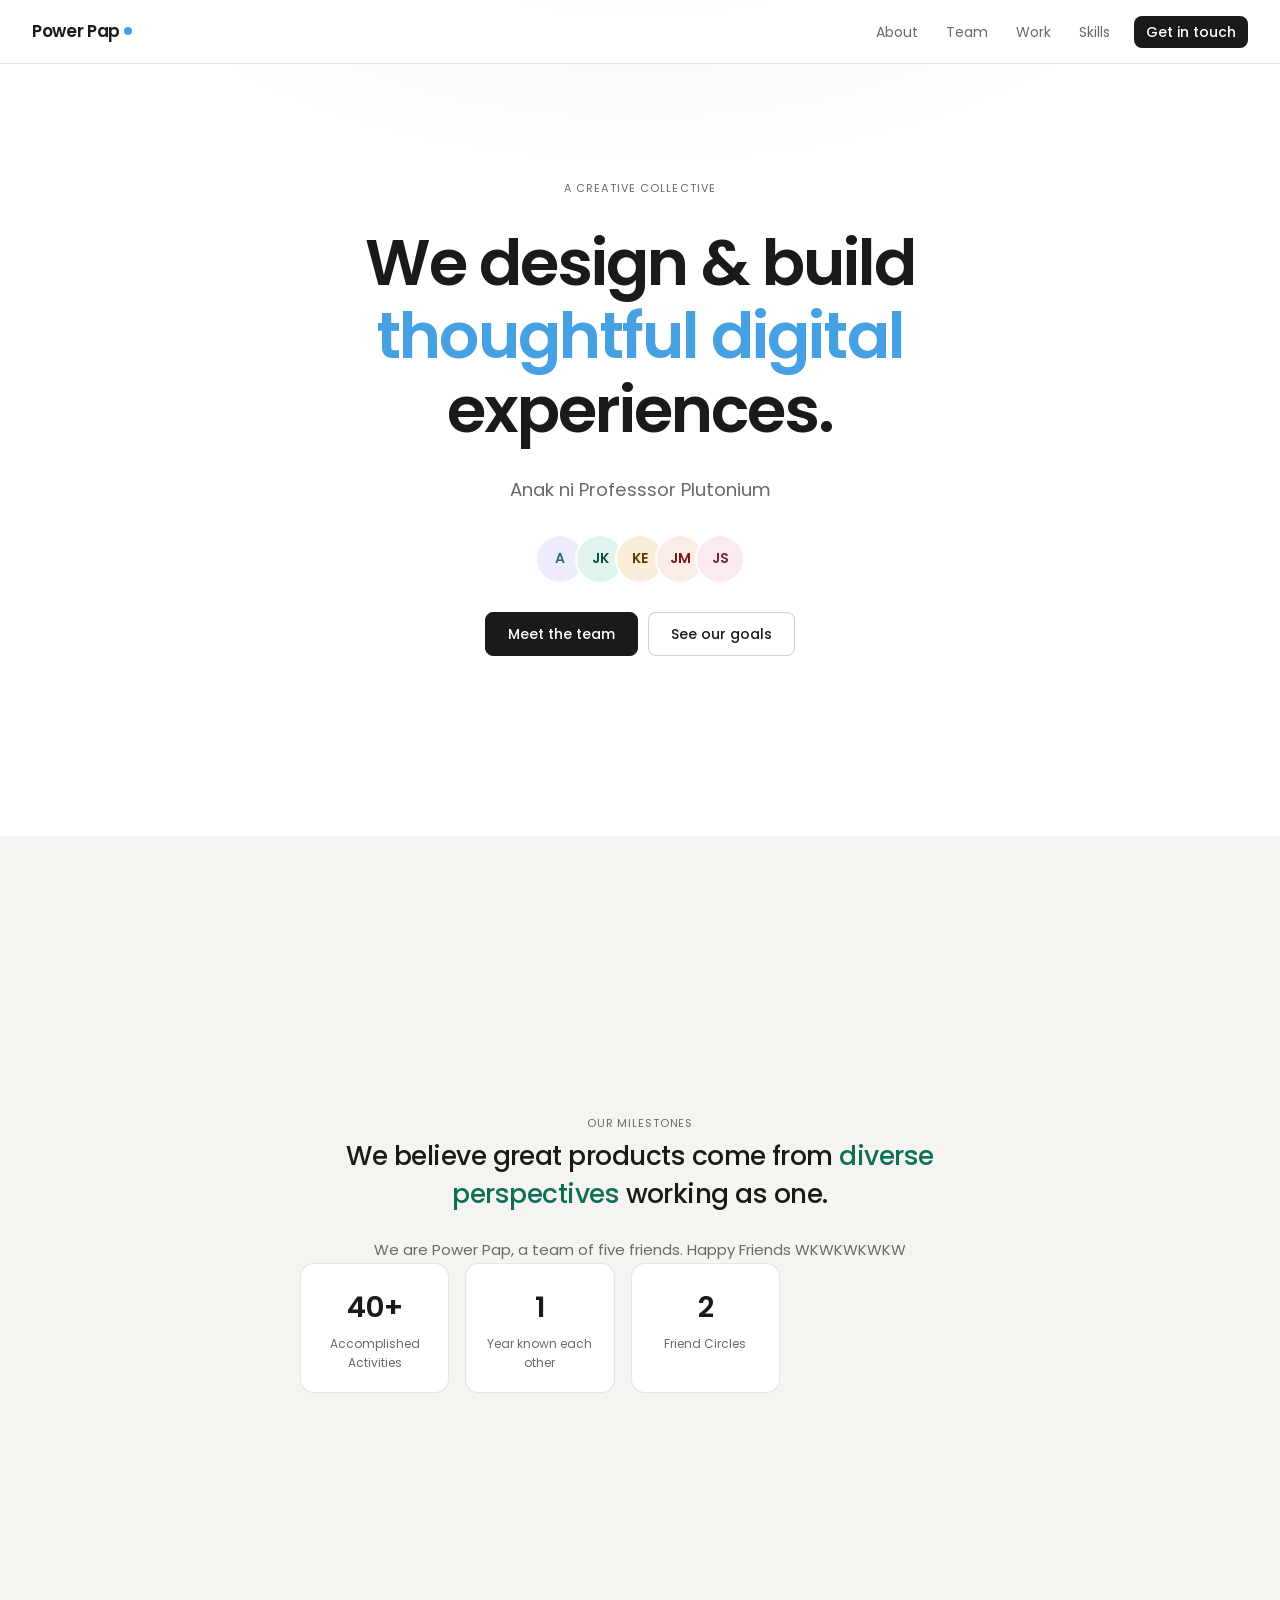
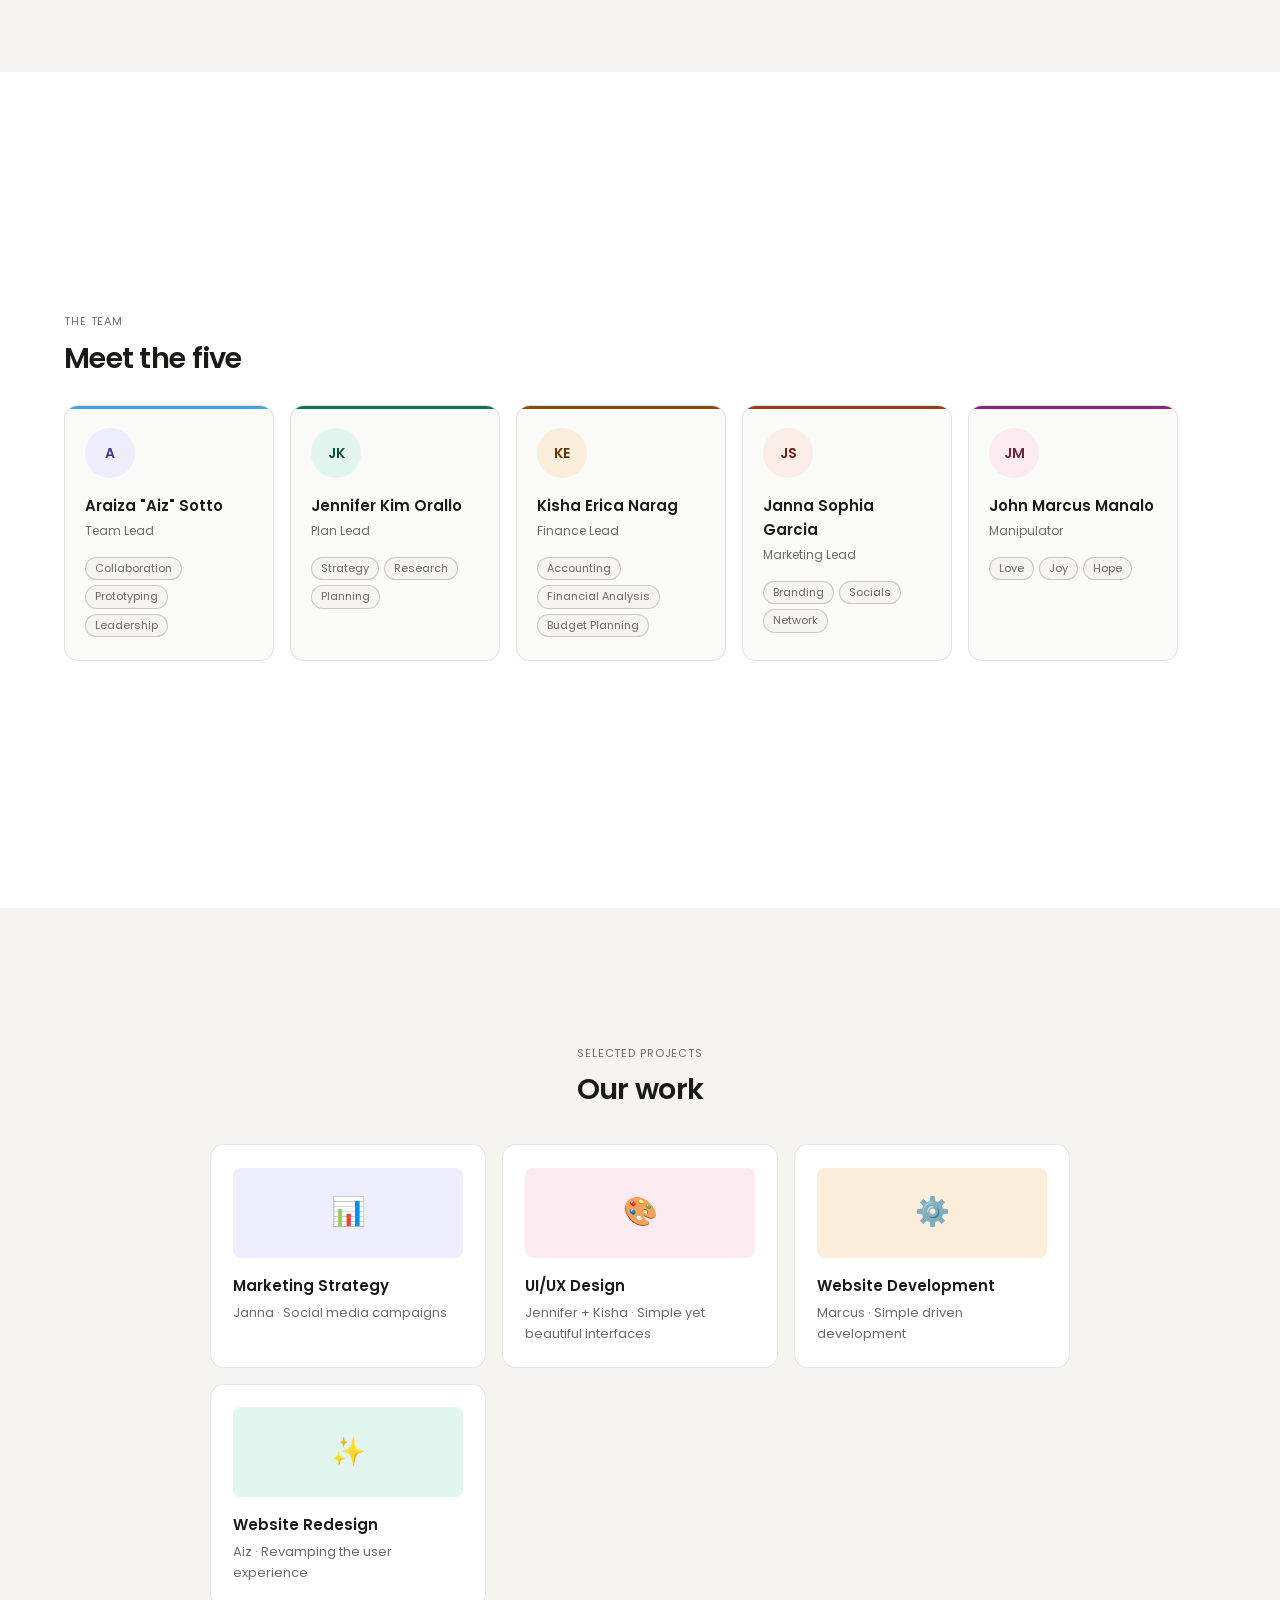
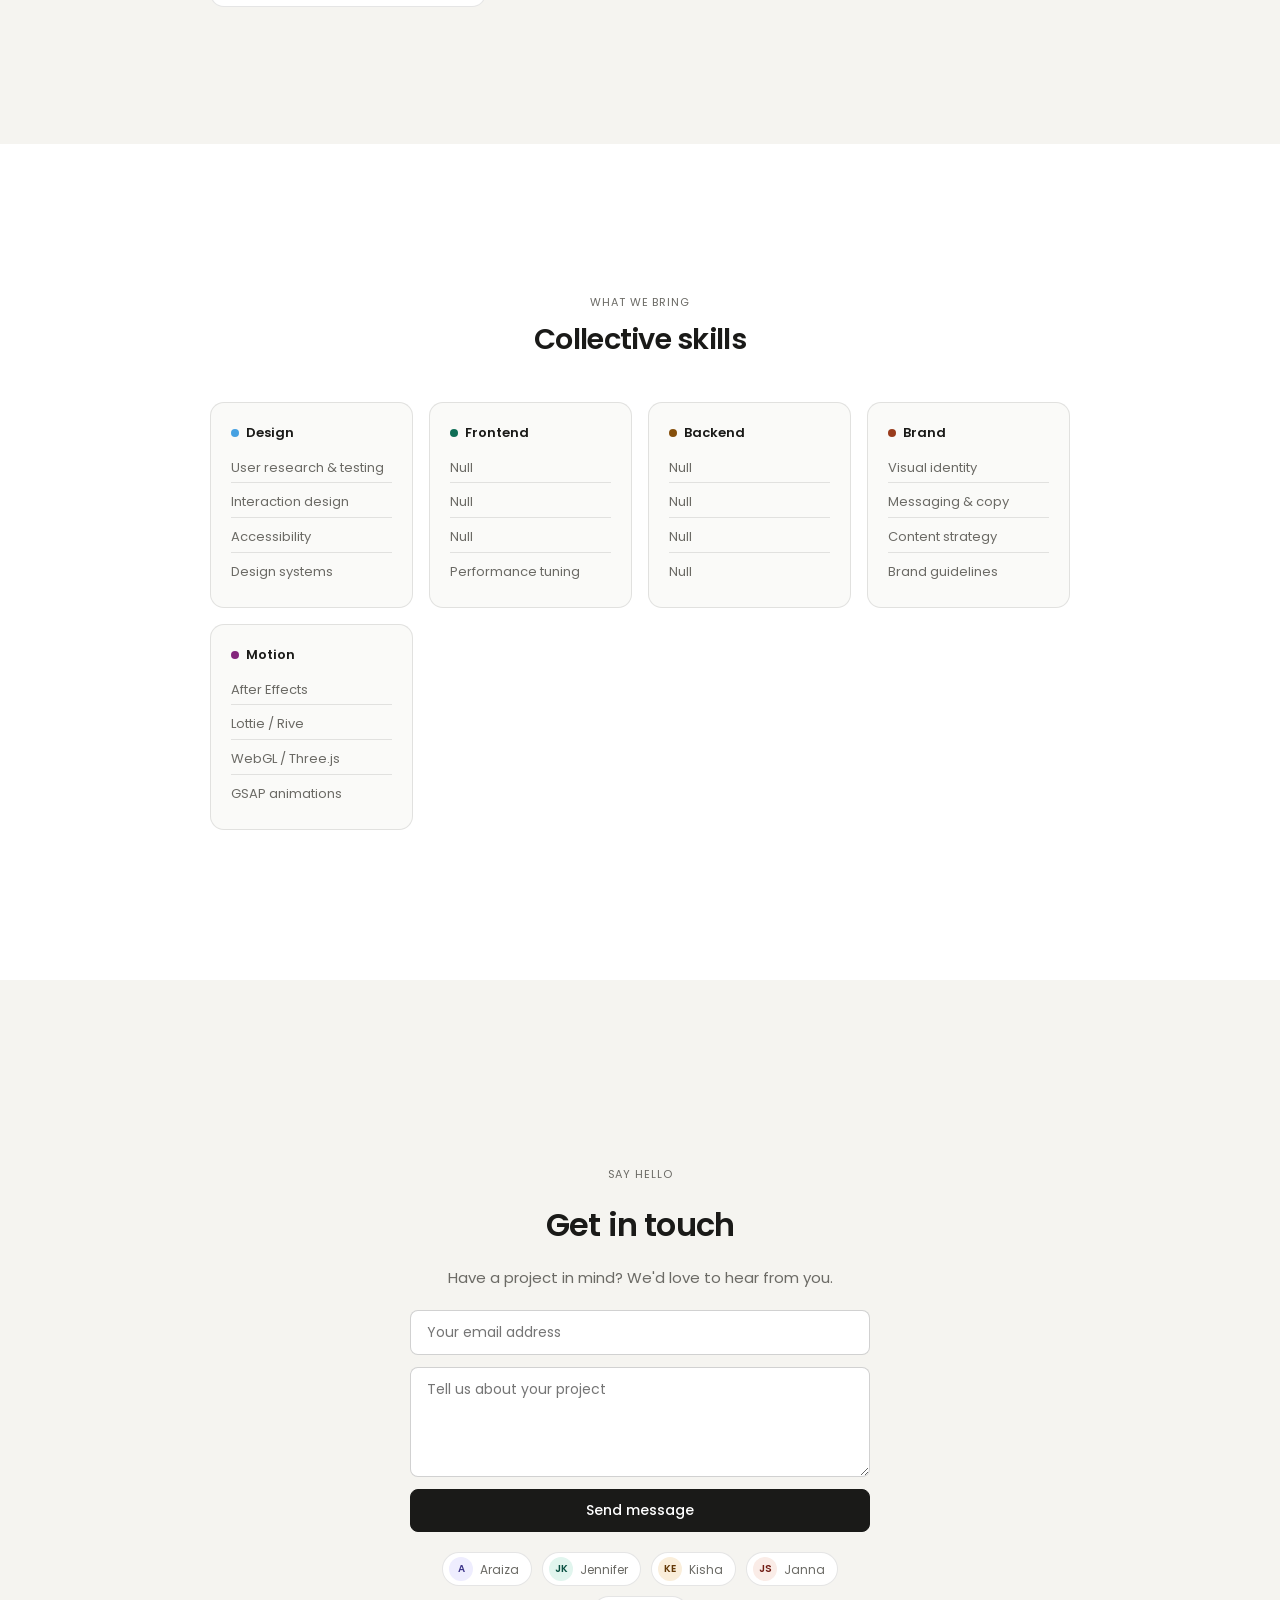
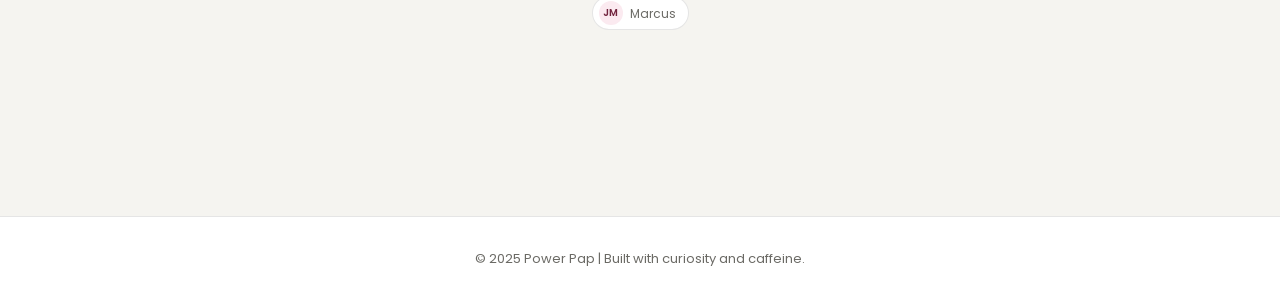
==== index.html @ 8e7a19ab "html format changed" ====
<!DOCTYPE html>
<html lang="en">
<head>
  <meta charset="UTF-8">
  <meta name="viewport" content="width=device-width, initial-scale=1.0">
  <link rel="stylesheet" href="style.css">
  <title>Power Pap</title>
</head>
<body>

  <!-- ── Navigation ── -->
  <nav class="nav" id="mainNav">
    <a href="#hero" class="nav-logo">Power Pap<span></span></a>
    <ul class="nav-links">
      <li><a href="#about">About</a></li>
      <li><a href="#members">Team</a></li>
      <li><a href="#work">Work</a></li>
      <li><a href="#skills">Skills</a></li>
      <li><a href="#contact" class="nav-cta">Get in touch</a></li>
    </ul>
    <button class="nav-toggle" id="navToggle" aria-label="Toggle menu">
      <span></span><span></span><span></span>
    </button>
  </nav>

  <!-- ── Mobile drawer ── -->
  <div class="nav-drawer" id="navDrawer">
    <a href="#about"   onclick="closeDrawer()">About</a>
    <a href="#members" onclick="closeDrawer()">Team</a>
    <a href="#work"    onclick="closeDrawer()">Work</a>
    <a href="#skills"  onclick="closeDrawer()">Skills</a>
    <a href="#contact" onclick="closeDrawer()">Get in touch</a>
  </div>

  <!-- ── Scroll-up button ── -->
  <button class="scroll-up" id="scrollUp" aria-label="Back to top" onclick="window.scrollTo({top:0,behavior:'smooth'})">
    <svg viewBox="0 0 24 24"><polyline points="18 15 12 9 6 15"/></svg>
  </button>

  <!-- ══════════════════════════════════════════
       SECTION 1 — HERO
  ══════════════════════════════════════════ -->
  <section class="section" id="hero">
    <p class="hero-eyebrow">A creative collective</p>
    <h1 class="hero-title">We design &amp; build<br><em>thoughtful digital</em> experiences.</h1>
    <p class="hero-sub">
        Anak ni Professsor Plutonium
    </p>
    <div class="hero-avatars">
      <div class="avatar" style="background:#EEEDFE;color:#346689;">A</div>
      <div class="avatar" style="background:#E1F5EE;color:#085041;">JK</div>
      <div class="avatar" style="background:#FAEEDA;color:#633806;">KE</div>
      <div class="avatar" style="background:#FAECE7;color:#711B13;">JM</div>
      <div class="avatar" style="background:#FBEAF0;color:#72243E;">JS</div>
    </div>
    <div class="btn-row">
      <a href="#members" class="btn primary">Meet the team</a>
      <a href="#work"    class="btn">See our goals</a>
    </div>
  </section>

  <!-- ══════════════════════════════════════════
       SECTION 2 — ABOUT
  ══════════════════════════════════════════ -->
  <section class="section" id="about">
    <div class="about-inner">
      <p class="section-eyebrow">Our Milestones</p>
      <blockquote>
        We believe great products come from <em>diverse perspectives</em> working as one.
      </blockquote>
      <p style="font-size:15px;color:var(--muted);margin-top:1.5rem;line-height:1.75;">
        We are Power Pap, a team of five friends. Happy Friends WKWKWKWKW
      </p>
      <div class="about-stats">
        <div class="stat-card">
          <p class="stat-number">40+</p>
          <p class="stat-label">Accomplished Activities</p>
        </div>
        <div class="stat-card">
          <p class="stat-number">1</p>
          <p class="stat-label">Year known each other</p>
        </div>
        <div class="stat-card">
          <p class="stat-number">2</p>
          <p class="stat-label">Friend Circles</p>
        </div>
      </div>
    </div>
  </section>

  <!-- ══════════════════════════════════════════
       SECTION 3 — MEMBERS (slide cards)
  ══════════════════════════════════════════ -->
  <section class="section" id="members">
    <div>
      <p class="section-eyebrow">The team</p>
      <h2 class="section-heading">Meet the five</h2>
    </div>

    <div class="slides-track" id="slidesTrack">

      <!-- Card 1 — Araiza "Aiz" Sotto -->
      <div class="member-card" onclick="showDetail(0)">
        <div class="card-avatar avatar" style="background:#EEEDFE;color:#3C3489;">A</div>
        <p class="card-name">Araiza "Aiz" Sotto</p>
        <p class="card-role">Team Lead</p>
        <div class="tags">
          <span class="tag">Collaboration</span>
          <span class="tag">Prototyping</span>
          <span class="tag">Leadership</span>
        </div>
      </div>

      <!-- Card 2 — Jennifer Kim Orallo -->
      <div class="member-card" onclick="showDetail(1)">
        <div class="card-avatar avatar" style="background:#E1F5EE;color:#085041;">JK</div>
        <p class="card-name">Jennifer Kim Orallo</p>
        <p class="card-role">Plan Lead</p>
        <div class="tags">
          <span class="tag">Strategy</span>
          <span class="tag">Research</span>
          <span class="tag">Planning</span>
        </div>
      </div>

      <!-- Card 3 — Kisha Erica Narag -->
      <div class="member-card" onclick="showDetail(2)">
        <div class="card-avatar avatar" style="background:#FAEEDA;color:#633806;">KE</div>
        <p class="card-name">Kisha Erica Narag</p>
        <p class="card-role">Finance Lead</p>
        <div class="tags">
          <span class="tag">Accounting</span>
          <span class="tag">Financial Analysis</span>
          <span class="tag">Budget Planning</span>
        </div>
      </div>

      <!-- Card 4 — Janna Sophia Garcia -->
      <div class="member-card" onclick="showDetail(3)">
        <div class="card-avatar avatar" style="background:#FAECE7;color:#711B13;">JS</div>
        <p class="card-name">Janna Sophia Garcia</p>
        <p class="card-role">Marketing Lead</p>
        <div class="tags">
          <span class="tag">Branding</span>
          <span class="tag">Socials</span>
          <span class="tag">Network</span>
        </div>
      </div>

      <!-- Card 5 — John Marcus Manalo -->
      <div class="member-card" onclick="showDetail(4)">
        <div class="card-avatar avatar" style="background:#FBEAF0;color:#72243E;">JM</div>
        <p class="card-name">John Marcus Manalo</p>
        <p class="card-role">Manipulator</p>
        <div class="tags">
          <span class="tag">Love</span>
          <span class="tag">Joy</span>
          <span class="tag">Hope</span>
        </div>
      </div>

    </div><!-- /slides-track -->

    <!-- Detail panel — populated by JS on card click -->
    <div class="detail-panel" id="detailPanel"></div>

  </section>

  <!-- ══════════════════════════════════════════
       SECTION 4 — WORK
  ══════════════════════════════════════════ -->
  <section class="section" id="work">
    <div class="work-header">
      <p class="section-eyebrow">Selected projects</p>
      <h2 class="section-heading">Our work</h2>
    </div>
    <div class="projects-grid">
      <div class="project-card">
        <div class="project-thumb" style="background:#EEEDFE;">📊</div>
        <h3>Marketing Strategy</h3>
        <p>Janna · Social media campaigns</p>
      </div>
      <div class="project-card">
        <div class="project-thumb" style="background:#FBEAF0;">🎨</div>
        <h3>UI/UX Design</h3>
        <p>Jennifer + Kisha · Simple yet beautiful interfaces</p>
      </div>
      <div class="project-card">
        <div class="project-thumb" style="background:#FAEEDA;">⚙️</div>
        <h3>Website Development</h3>
        <p>Marcus · Simple driven development</p>
      </div>
      <div class="project-card">
        <div class="project-thumb" style="background:#E1F5EE;">✨</div>
        <h3>Website Redesign</h3>
        <p>Aiz · Revamping the user experience</p>
      </div>
    </div>
  </section>

  <!-- ══════════════════════════════════════════
       SECTION 5 — SKILLS
  ══════════════════════════════════════════ -->
  <section class="section" id="skills">
    <div style="text-align:center;">
      <p class="section-eyebrow">What we bring</p>
      <h2 class="section-heading">Collective skills</h2>
    </div>
    <div class="skills-grid">
      <div class="skill-group">
        <p class="skill-group-name"><span class="skill-dot" style="background:var(--accent-1);"></span>Design</p>
        <ul class="skill-list">
          <li>User research &amp; testing</li>
          <li>Interaction design</li>
          <li>Accessibility</li>
          <li>Design systems</li>
        </ul>
      </div>
      <div class="skill-group">
        <p class="skill-group-name"><span class="skill-dot" style="background:var(--accent-2);"></span>Frontend</p>
        <ul class="skill-list">
          <li>Null</li>
          <li>Null</li>
          <li>Null</li>
          <li>Performance tuning</li>
        </ul>
      </div>
      <div class="skill-group">
        <p class="skill-group-name"><span class="skill-dot" style="background:var(--accent-3);"></span>Backend</p>
        <ul class="skill-list">
          <li>Null</li>
          <li>Null</li>
          <li>Null</li>
          <li>Null</li>
        </ul>
      </div>
      <div class="skill-group">
        <p class="skill-group-name"><span class="skill-dot" style="background:var(--accent-4);"></span>Brand</p>
        <ul class="skill-list">
          <li>Visual identity</li>
          <li>Messaging &amp; copy</li>
          <li>Content strategy</li>
          <li>Brand guidelines</li>
        </ul>
      </div>
      <div class="skill-group">
        <p class="skill-group-name"><span class="skill-dot" style="background:var(--accent-5);"></span>Motion</p>
        <ul class="skill-list">
          <li>After Effects</li>
          <li>Lottie / Rive</li>
          <li>WebGL / Three.js</li>
          <li>GSAP animations</li>
        </ul>
      </div>
    </div>
  </section>

  <!-- ══════════════════════════════════════════
       SECTION 6 — CONTACT
  ══════════════════════════════════════════ -->
  <section class="section" id="contact">
    <div class="contact-inner">
      <p class="section-eyebrow" style="text-align:center;">Say hello</p>
      <h2 class="contact-heading">Get in touch</h2>
      <p class="contact-sub">Have a project in mind? We'd love to hear from you.</p>
      <input  class="field" type="email"   placeholder="Your email address" />
      <textarea class="field" rows="4"     placeholder="Tell us about your project"></textarea>
      <button class="btn primary">Send message</button>
      <div class="contact-members">
        <div class="contact-member">
          <div class="avatar" style="background:#EEEDFE;color:#3C3489;width:24px;height:24px;font-size:10px;">A</div>Araiza
        </div>
        <div class="contact-member">
          <div class="avatar" style="background:#E1F5EE;color:#085041;width:24px;height:24px;font-size:10px;">JK</div>Jennifer
        </div>
        <div class="contact-member">
          <div class="avatar" style="background:#FAEEDA;color:#633806;width:24px;height:24px;font-size:10px;">KE</div>Kisha
        </div>
        <div class="contact-member">
          <div class="avatar" style="background:#FAECE7;color:#711B13;width:24px;height:24px;font-size:10px;">JS</div>Janna
        </div>
        <div class="contact-member">
          <div class="avatar" style="background:#FBEAF0;color:#72243E;width:24px;height:24px;font-size:10px;">JM</div>Marcus
        </div>
      </div>
    </div>
  </section>

  <!-- ── Footer ── -->
  <footer>
    <p>© 2025 Power Pap | Built with curiosity and caffeine.</p>
  </footer>

  <script src="main.js"></script>
  <script>
    /* ── Nav scroll shadow ── */
    const nav = document.getElementById('mainNav');
    window.addEventListener('scroll', () => {
      nav.classList.toggle('scrolled', window.scrollY > 10);
      document.getElementById('scrollUp').classList.toggle('visible', window.scrollY > 300);
    });

    /* ── Mobile drawer ── */
    const toggle = document.getElementById('navToggle');
    const drawer = document.getElementById('navDrawer');
    toggle.addEventListener('click', () => {
      const open = toggle.classList.toggle('open');
      drawer.classList.toggle('open', open);
    });
    function closeDrawer() {
      toggle.classList.remove('open');
      drawer.classList.remove('open');
    }
  </script>
</body>
</html>
---- style.css ----
@import url('https://fonts.googleapis.com/css2?family=Poppins:ital,wght@0,400;0,500;1,400;1,500&display=swap');

*{
    margin: 0;
    padding: 0;
    font-family: 'Poppins', sans-serif;
}

/* =========================================================
   Studio Five — style.css
   ========================================================= */

/* ── Custom properties ── */
:root {
  --accent-1: #46a1e2;
  --accent-2: #0F6E56;
  --accent-3: #854F0B;
  --accent-4: #993C1D;
  --accent-5: #84267c;

  --bg:        #ffffff;
  --bg-soft:   #f5f4f0;
  --bg-card:   #fafaf8;
  --text:      #1a1a18;
  --muted:     #6b6a65;
  --border:    rgba(0, 0, 0, 0.10);
  --border-md: rgba(0, 0, 0, 0.18);

  --radius-sm: 6px;
  --radius-md: 8px;
  --radius-lg: 14px;
  --radius-xl: 20px;

  --nav-h: 64px;
  --transition: 0.22s ease;
}

/* ── Reset ── */
*, *::before, *::after {
  box-sizing: border-box;
  margin: 0;
  padding: 0;
}

html {
  scroll-behavior: smooth;
}

body {
  font-family: system-ui, -apple-system, 'Segoe UI', sans-serif;
  background: var(--bg-soft);
  color: var(--text);
  line-height: 1.6;
  overflow-x: hidden;
}

img { display: block; max-width: 100%; }

a {
  color: inherit;
  text-decoration: none;
}

/* =========================================================
   NAVIGATION
   ========================================================= */
.nav {
  position: fixed;
  top: 0;
  left: 0;
  right: 0;
  z-index: 100;
  height: var(--nav-h);
  background: rgba(255, 255, 255, 0.88);
  backdrop-filter: blur(14px);
  -webkit-backdrop-filter: blur(14px);
  border-bottom: 0.5px solid var(--border);
  display: flex;
  align-items: center;
  padding: 0 2rem;
  gap: 2rem;
  transition: box-shadow var(--transition);
}

.nav.scrolled {
  box-shadow: 0 2px 20px rgba(0, 0, 0, 0.06);
}

.nav-logo {
  font-size: 17px;
  font-weight: 600;
  letter-spacing: -0.02em;
  white-space: nowrap;
  color: var(--text);
}

.nav-logo span {
  display: inline-block;
  width: 8px;
  height: 8px;
  border-radius: 50%;
  background: var(--accent-1);
  margin-left: 4px;
  vertical-align: middle;
  position: relative;
  top: -1px;
}

.nav-links {
  display: flex;
  align-items: center;
  gap: 0.25rem;
  list-style: none;
  margin-left: auto;
}

.nav-links a {
  font-size: 14px;
  color: var(--muted);
  padding: 6px 12px;
  border-radius: var(--radius-md);
  transition: background var(--transition), color var(--transition);
}

.nav-links a:hover,
.nav-links a.active {
  background: var(--bg-soft);
  color: var(--text);
}

.nav-cta {
  margin-left: 0.5rem;
  font-size: 13px;
  padding: 7px 18px;
  border-radius: var(--radius-md);
  background: var(--text);
  color: var(--bg) !important;
  font-weight: 500;
  transition: opacity var(--transition) !important;
  white-space: nowrap;
}

.nav-cta:hover {
  background: var(--text) !important;
  opacity: 0.8;
}

/* Hamburger */
.nav-toggle {
  display: none;
  background: none;
  border: 1px solid var(--border-md);
  border-radius: var(--radius-sm);
  padding: 6px 8px;
  cursor: pointer;
  margin-left: auto;
  flex-direction: column;
  gap: 4px;
}

.nav-toggle span {
  display: block;
  width: 20px;
  height: 1.5px;
  background: var(--text);
  border-radius: 2px;
  transition: transform var(--transition), opacity var(--transition);
}

.nav-toggle.open span:nth-child(1) { transform: translateY(5.5px) rotate(45deg); }
.nav-toggle.open span:nth-child(2) { opacity: 0; }
.nav-toggle.open span:nth-child(3) { transform: translateY(-5.5px) rotate(-45deg); }

/* Mobile drawer */
.nav-drawer {
  display: none;
  position: fixed;
  top: var(--nav-h);
  left: 0;
  right: 0;
  background: var(--bg);
  border-bottom: 0.5px solid var(--border-md);
  z-index: 99;
  padding: 1rem 2rem 1.5rem;
  flex-direction: column;
  gap: 4px;
  transform: translateY(-8px);
  opacity: 0;
  transition: transform var(--transition), opacity var(--transition);
}

.nav-drawer.open {
  transform: translateY(0);
  opacity: 1;
}

.nav-drawer a {
  font-size: 15px;
  color: var(--muted);
  padding: 10px 0;
  border-bottom: 0.5px solid var(--border);
  display: block;
  transition: color var(--transition);
}

.nav-drawer a:last-child { border-bottom: none; }
.nav-drawer a:hover { color: var(--text); }

/* =========================================================
   SCROLL-UP BUBBLE
   ========================================================= */
.scroll-up {
  position: fixed;
  bottom: 2rem;
  left: 2rem;
  z-index: 90;
  width: 44px;
  height: 44px;
  border-radius: 50%;
  background: var(--text);
  color: var(--bg);
  border: none;
  cursor: pointer;
  display: flex;
  align-items: center;
  justify-content: center;
  font-size: 18px;
  opacity: 0;
  pointer-events: none;
  transform: translateY(12px) scale(0.9);
  transition: opacity var(--transition), transform var(--transition);
  box-shadow: 0 4px 16px rgba(0, 0, 0, 0.15);
}

.scroll-up.visible {
  opacity: 1;
  pointer-events: auto;
  transform: translateY(0) scale(1);
}

.scroll-up:hover {
  background: #333;
  transform: translateY(-2px) scale(1.05);
}

.scroll-up svg {
  width: 18px;
  height: 18px;
  stroke: currentColor;
  stroke-width: 2;
  fill: none;
  stroke-linecap: round;
  stroke-linejoin: round;
}

/* =========================================================
   PAGE LAYOUT — scroll snap
   ========================================================= */
.page {
  height: 100vh;
  overflow-y: scroll;
  scroll-snap-type: y mandatory;
  padding-top: var(--nav-h);
}

.section {
  min-height: calc(100vh - var(--nav-h));
  scroll-snap-align: start;
  display: flex;
  flex-direction: column;
  align-items: center;
  justify-content: center;
  padding: 4rem 2rem;
}

/* =========================================================
   HERO
   ========================================================= */
#hero {
  background: var(--bg);
  text-align: center;
  gap: 1.75rem;
  position: relative;
  overflow: hidden;
}

#hero::before {
  content: '';
  position: absolute;
  inset: 0;
  background: radial-gradient(ellipse 70% 50% at 50% -10%, rgba(83, 74, 183, 0.07) 0%, transparent 60%);
  pointer-events: none;
}

.hero-eyebrow {
  font-size: 11px;
  letter-spacing: 0.1em;
  text-transform: uppercase;
  color: var(--muted);
}

.hero-title {
  font-size: clamp(2.4rem, 6vw, 4rem);
  font-weight: 600;
  letter-spacing: -0.03em;
  line-height: 1.15;
  max-width: 660px;
}

.hero-title em {
  font-style: normal;
  color: var(--accent-1);
}

.hero-sub {
  font-size: clamp(1rem, 2vw, 1.15rem);
  color: var(--muted);
  max-width: 460px;
  line-height: 1.7;
}

.hero-avatars {
  display: flex;
  justify-content: center;
}

.hero-avatars .avatar {
  margin-left: -10px;
  border: 2px solid var(--bg);
}

.hero-avatars .avatar:first-child { margin-left: 0; }

.btn-row {
  display: flex;
  gap: 10px;
  justify-content: center;
  flex-wrap: wrap;
}

.btn {
  padding: 10px 22px;
  border-radius: var(--radius-md);
  font-size: 14px;
  font-weight: 500;
  cursor: pointer;
  border: 1px solid var(--border-md);
  background: var(--bg);
  color: var(--text);
  transition: background var(--transition), transform 0.12s;
  white-space: nowrap;
}

.btn:hover { background: var(--bg-soft); }

.btn:active { transform: scale(0.97); }

.btn.primary {
  background: var(--text);
  color: var(--bg);
  border-color: var(--text);
}

.btn.primary:hover { opacity: 0.82; background: var(--text); }

/* =========================================================
   ABOUT
   ========================================================= */
#about {
  background: var(--bg-soft);
  gap: 3rem;
}

.about-inner {
  max-width: 680px;
  text-align: center;
}

.about-inner blockquote {
  font-size: clamp(1.2rem, 3vw, 1.65rem);
  font-weight: 500;
  letter-spacing: -0.02em;
  line-height: 1.45;
  color: var(--text);
}

.about-inner blockquote em {
  font-style: normal;
  color: var(--accent-2);
}

.about-stats {
  display: grid;
  grid-template-columns: repeat(3, 1fr);
  gap: 1rem;
  width: 100%;
  max-width: 480px;
}

.stat-card {
  background: var(--bg);
  border-radius: var(--radius-lg);
  border: 0.5px solid var(--border);
  padding: 1.25rem 1rem;
  text-align: center;
}

.stat-number {
  font-size: 1.8rem;
  font-weight: 600;
  letter-spacing: -0.04em;
  color: var(--text);
}

.stat-label {
  font-size: 12px;
  color: var(--muted);
  margin-top: 3px;
}

/* =========================================================
   MEMBERS
   ========================================================= */
#members {
  background: var(--bg);
  align-items: flex-start;
  gap: 1.5rem;
  padding-left: clamp(1rem, 5vw, 4rem);
  padding-right: clamp(1rem, 5vw, 4rem);
}

.section-eyebrow {
  font-size: 11px;
  letter-spacing: 0.08em;
  text-transform: uppercase;
  color: var(--muted);
  margin-bottom: 4px;
}

.section-heading {
  font-size: clamp(1.4rem, 3vw, 1.8rem);
  font-weight: 600;
  letter-spacing: -0.025em;
}

/* Slides track */
.slides-track {
  display: flex;
  gap: 1rem;
  overflow-x: auto;
  scroll-snap-type: x mandatory;
  width: 100%;
  padding-bottom: 6px;
  -ms-overflow-style: none;
  scrollbar-width: thin;
  scrollbar-color: var(--border-md) transparent;
}

.slides-track::-webkit-scrollbar { height: 4px; }
.slides-track::-webkit-scrollbar-track { background: transparent; }
.slides-track::-webkit-scrollbar-thumb {
  background: var(--border-md);
  border-radius: 4px;
}

/* ── Member card – the key CSS slide element ── */
.member-card {
  flex: 0 0 210px;
  scroll-snap-align: start;
  background: var(--bg-card);
  border-radius: var(--radius-lg);
  border: 1px solid var(--border);
  padding: 1.4rem 1.25rem;
  cursor: pointer;
  transition: border-color var(--transition), transform var(--transition);
  position: relative;
  overflow: hidden;
}

/* Colored top stripe */
.member-card::before {
  content: '';
  position: absolute;
  top: 0; left: 0; right: 0;
  height: 3px;
  background: var(--card-accent, #888);
  border-radius: var(--radius-lg) var(--radius-lg) 0 0;
}

.member-card:hover {
  transform: translateY(-4px);
  border-color: var(--card-accent, var(--border-md));
}

.member-card.active {
  border: 2px solid var(--card-accent, var(--border-md));
  background: var(--bg);
}

/* Per-member accent via nth-child */
.member-card:nth-child(1) { --card-accent: var(--accent-1); }
.member-card:nth-child(2) { --card-accent: var(--accent-2); }
.member-card:nth-child(3) { --card-accent: var(--accent-3); }
.member-card:nth-child(4) { --card-accent: var(--accent-4); }
.member-card:nth-child(5) { --card-accent: var(--accent-5); }

.avatar {
  width: 50px;
  height: 50px;
  border-radius: 50%;
  display: flex;
  align-items: center;
  justify-content: center;
  font-size: 14px;
  font-weight: 600;
  flex-shrink: 0;
}

.card-avatar { margin-bottom: 1rem; }

.card-name {
  font-size: 15px;
  font-weight: 600;
  margin-bottom: 3px;
}

.card-role {
  font-size: 12px;
  color: var(--muted);
  margin-bottom: 1rem;
}

.tags {
  display: flex;
  flex-wrap: wrap;
  gap: 5px;
}

.tag {
  font-size: 11px;
  padding: 2px 9px;
  border-radius: 20px;
  background: var(--bg-soft);
  color: var(--muted);
  border: 0.5px solid var(--border-md);
}

/* Detail panel */
.detail-panel {
  background: var(--bg-card);
  border-radius: var(--radius-lg);
  border: 1px solid var(--border);
  padding: 1.5rem;
  width: 100%;
  display: none;
  animation: fadeIn 0.2s ease;
}

.detail-panel.visible { display: block; }

@keyframes fadeIn {
  from { opacity: 0; transform: translateY(6px); }
  to   { opacity: 1; transform: translateY(0); }
}

.detail-header {
  display: flex;
  align-items: center;
  gap: 14px;
  padding-bottom: 1rem;
  margin-bottom: 1rem;
  border-bottom: 0.5px solid var(--border);
  flex-wrap: wrap;
}

.detail-name {
  font-size: 17px;
  font-weight: 600;
  margin-bottom: 2px;
}

.detail-role {
  font-size: 13px;
  color: var(--muted);
}

.detail-badge {
  margin-left: auto;
  font-size: 11px;
  padding: 3px 10px;
  border-radius: 20px;
  white-space: nowrap;
}

.detail-bio {
  font-size: 14px;
  color: var(--muted);
  line-height: 1.7;
  margin-bottom: 1rem;
}

.detail-links {
  display: flex;
  gap: 8px;
  flex-wrap: wrap;
}

.link-btn {
  font-size: 12px;
  padding: 5px 13px;
  border-radius: var(--radius-md);
  border: 0.5px solid var(--border-md);
  color: var(--muted);
  background: transparent;
  cursor: pointer;
  transition: background var(--transition), color var(--transition);
}

.link-btn:hover {
  background: var(--bg-soft);
  color: var(--text);
}

/* =========================================================
   WORK
   ========================================================= */
#work {
  background: var(--bg-soft);
  gap: 2rem;
}

.work-header {
  text-align: center;
}

.projects-grid {
  display: grid;
  grid-template-columns: repeat(auto-fit, minmax(220px, 1fr));
  gap: 1rem;
  width: 100%;
  max-width: 860px;
}

.project-card {
  background: var(--bg);
  border-radius: var(--radius-lg);
  padding: 1.4rem;
  border: 0.5px solid var(--border);
  transition: transform var(--transition), border-color var(--transition);
  cursor: pointer;
}

.project-card:hover {
  transform: translateY(-3px);
  border-color: var(--border-md);
}

.project-thumb {
  height: 90px;
  border-radius: var(--radius-md);
  margin-bottom: 1rem;
  display: flex;
  align-items: center;
  justify-content: center;
  font-size: 28px;
}

.project-card h3 {
  font-size: 15px;
  font-weight: 600;
  margin-bottom: 5px;
}

.project-card p {
  font-size: 13px;
  color: var(--muted);
}

/* =========================================================
   SKILLS
   ========================================================= */
#skills {
  background: var(--bg);
  gap: 2.5rem;
}

.skills-grid {
  display: grid;
  grid-template-columns: repeat(auto-fit, minmax(180px, 1fr));
  gap: 1rem;
  width: 100%;
  max-width: 860px;
}

.skill-group {
  background: var(--bg-card);
  border-radius: var(--radius-lg);
  border: 0.5px solid var(--border);
  padding: 1.25rem;
}

.skill-group-name {
  font-size: 13px;
  font-weight: 600;
  margin-bottom: 10px;
  display: flex;
  align-items: center;
  gap: 7px;
}

.skill-dot {
  width: 8px;
  height: 8px;
  border-radius: 50%;
  flex-shrink: 0;
}

.skill-list {
  list-style: none;
  display: flex;
  flex-direction: column;
  gap: 5px;
}

.skill-list li {
  font-size: 13px;
  color: var(--muted);
  padding: 4px 0;
  border-bottom: 0.5px solid var(--border);
}

.skill-list li:last-child { border-bottom: none; }

/* =========================================================
   CONTACT
   ========================================================= */
#contact {
  background: var(--bg-soft);
  gap: 1.5rem;
  text-align: center;
}

.contact-inner {
  width: 100%;
  max-width: 460px;
  display: flex;
  flex-direction: column;
  gap: 12px;
}

.contact-heading {
  font-size: clamp(1.5rem, 4vw, 2rem);
  font-weight: 600;
  letter-spacing: -0.025em;
  margin-bottom: 4px;
}

.contact-sub {
  font-size: 15px;
  color: var(--muted);
  margin-bottom: 8px;
}

.field {
  width: 100%;
  padding: 11px 16px;
  border-radius: var(--radius-md);
  border: 1px solid var(--border-md);
  font-size: 14px;
  font-family: inherit;
  background: var(--bg);
  color: var(--text);
  transition: border-color var(--transition);
  outline: none;
}

.field:focus { border-color: var(--accent-1); }

textarea.field {
  resize: vertical;
  min-height: 110px;
}

.contact-members {
  display: flex;
  justify-content: center;
  gap: 10px;
  flex-wrap: wrap;
  margin-top: 0.5rem;
}

.contact-member {
  display: flex;
  align-items: center;
  gap: 7px;
  font-size: 12px;
  color: var(--muted);
  background: var(--bg);
  border: 0.5px solid var(--border);
  border-radius: 20px;
  padding: 4px 12px 4px 6px;
}

/* =========================================================
   FOOTER
   ========================================================= */
footer {
  background: var(--bg);
  text-align: center;
  padding: 2rem;
  font-size: 13px;
  color: var(--muted);
  border-top: 0.5px solid var(--border);
}

/* =========================================================
   RESPONSIVE
   ========================================================= */

/* Tablet (≤ 768px) */
@media (max-width: 768px) {
  :root { --nav-h: 58px; }

  .nav-links { display: none; }
  .nav-toggle { display: flex; }
  .nav-drawer { display: flex; }

  .section { padding: 3rem 1.25rem; }

  #members {
    padding-left: 1.25rem;
    padding-right: 1.25rem;
  }

  .member-card { flex: 0 0 175px; }

  .about-stats { grid-template-columns: repeat(3, 1fr); }

  .projects-grid,
  .skills-grid {
    grid-template-columns: repeat(2, 1fr);
  }

  .scroll-up {
    bottom: 1.25rem;
    left: 1.25rem;
    width: 40px;
    height: 40px;
  }
}

/* Mobile (≤ 480px) */
@media (max-width: 480px) {
  :root { --nav-h: 54px; }

  .nav { padding: 0 1rem; }

  .hero-title { letter-spacing: -0.02em; }

  .section { padding: 2.5rem 1rem; min-height: auto; }

  .member-card { flex: 0 0 160px; padding: 1.1rem 1rem; }
  .card-name   { font-size: 14px; }

  .about-stats { grid-template-columns: repeat(3, 1fr); gap: 0.6rem; }
  .stat-number { font-size: 1.4rem; }

  .projects-grid,
  .skills-grid {
    grid-template-columns: 1fr;
  }

  .detail-badge { display: none; }

  .btn-row { flex-direction: column; align-items: center; }
  .btn      { width: 100%; max-width: 280px; text-align: center; }

  footer { font-size: 12px; padding: 1.5rem 1rem; }
}

/* Very small (≤ 360px) */
@media (max-width: 360px) {
  .member-card   { flex: 0 0 145px; }
  .about-stats   { grid-template-columns: 1fr 1fr; }
  .contact-inner { gap: 10px; }
}

/* =========================================================
   REDUCED MOTION
   ========================================================= */
@media (prefers-reduced-motion: reduce) {
  *, *::before, *::after { transition: none !important; animation: none !important; }
  html { scroll-behavior: auto; }
}
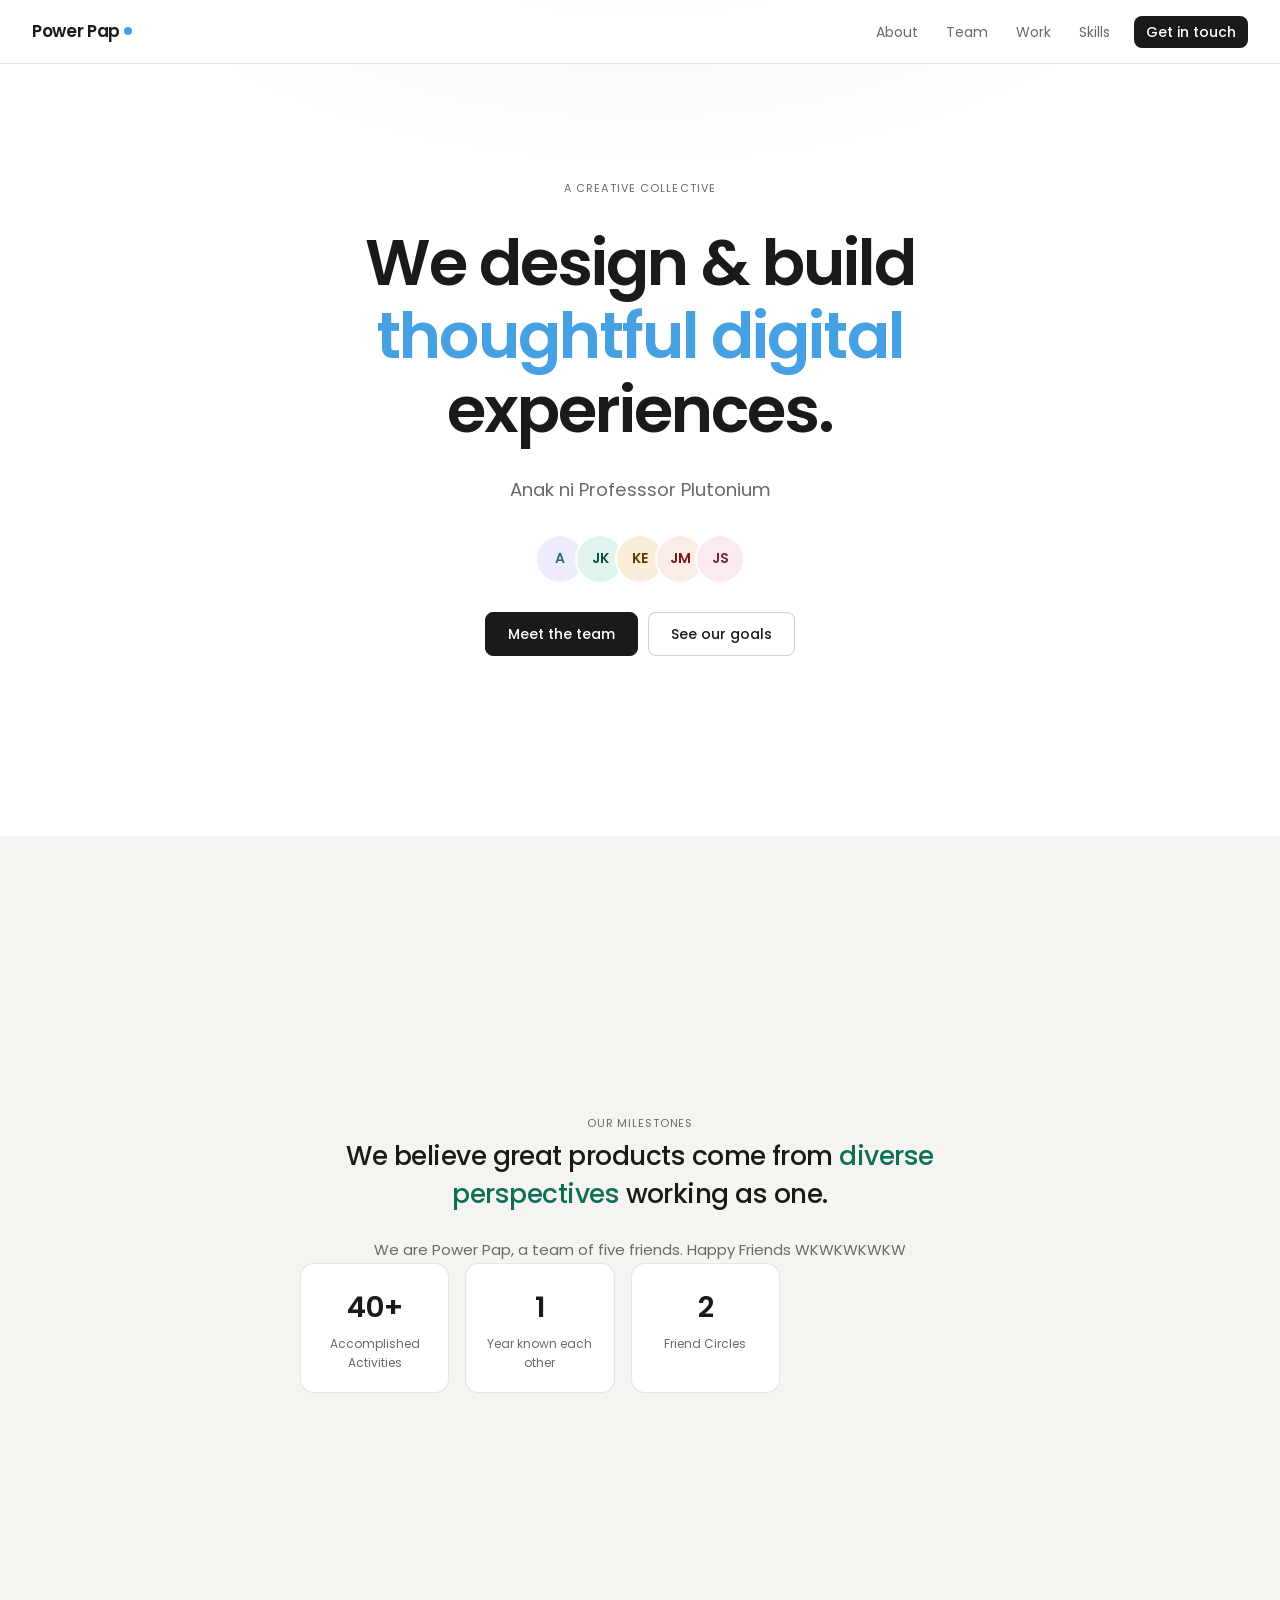
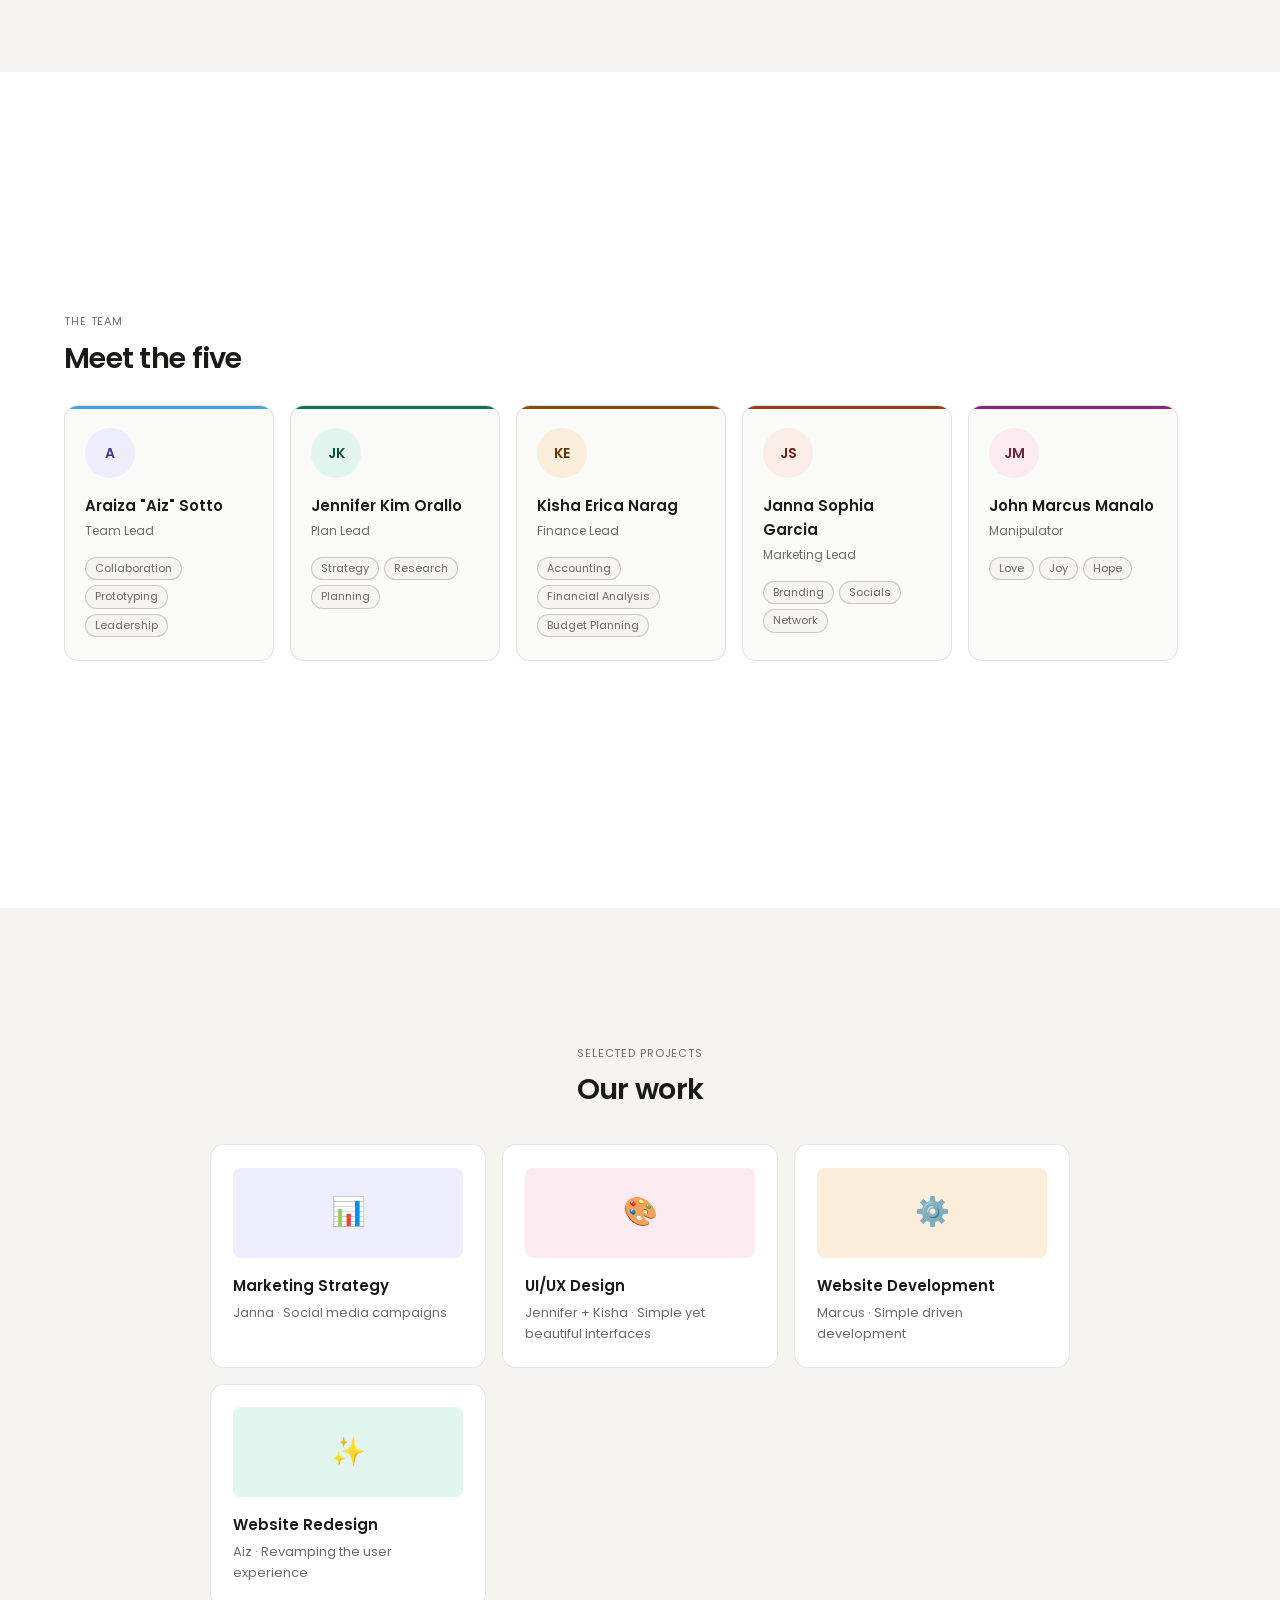
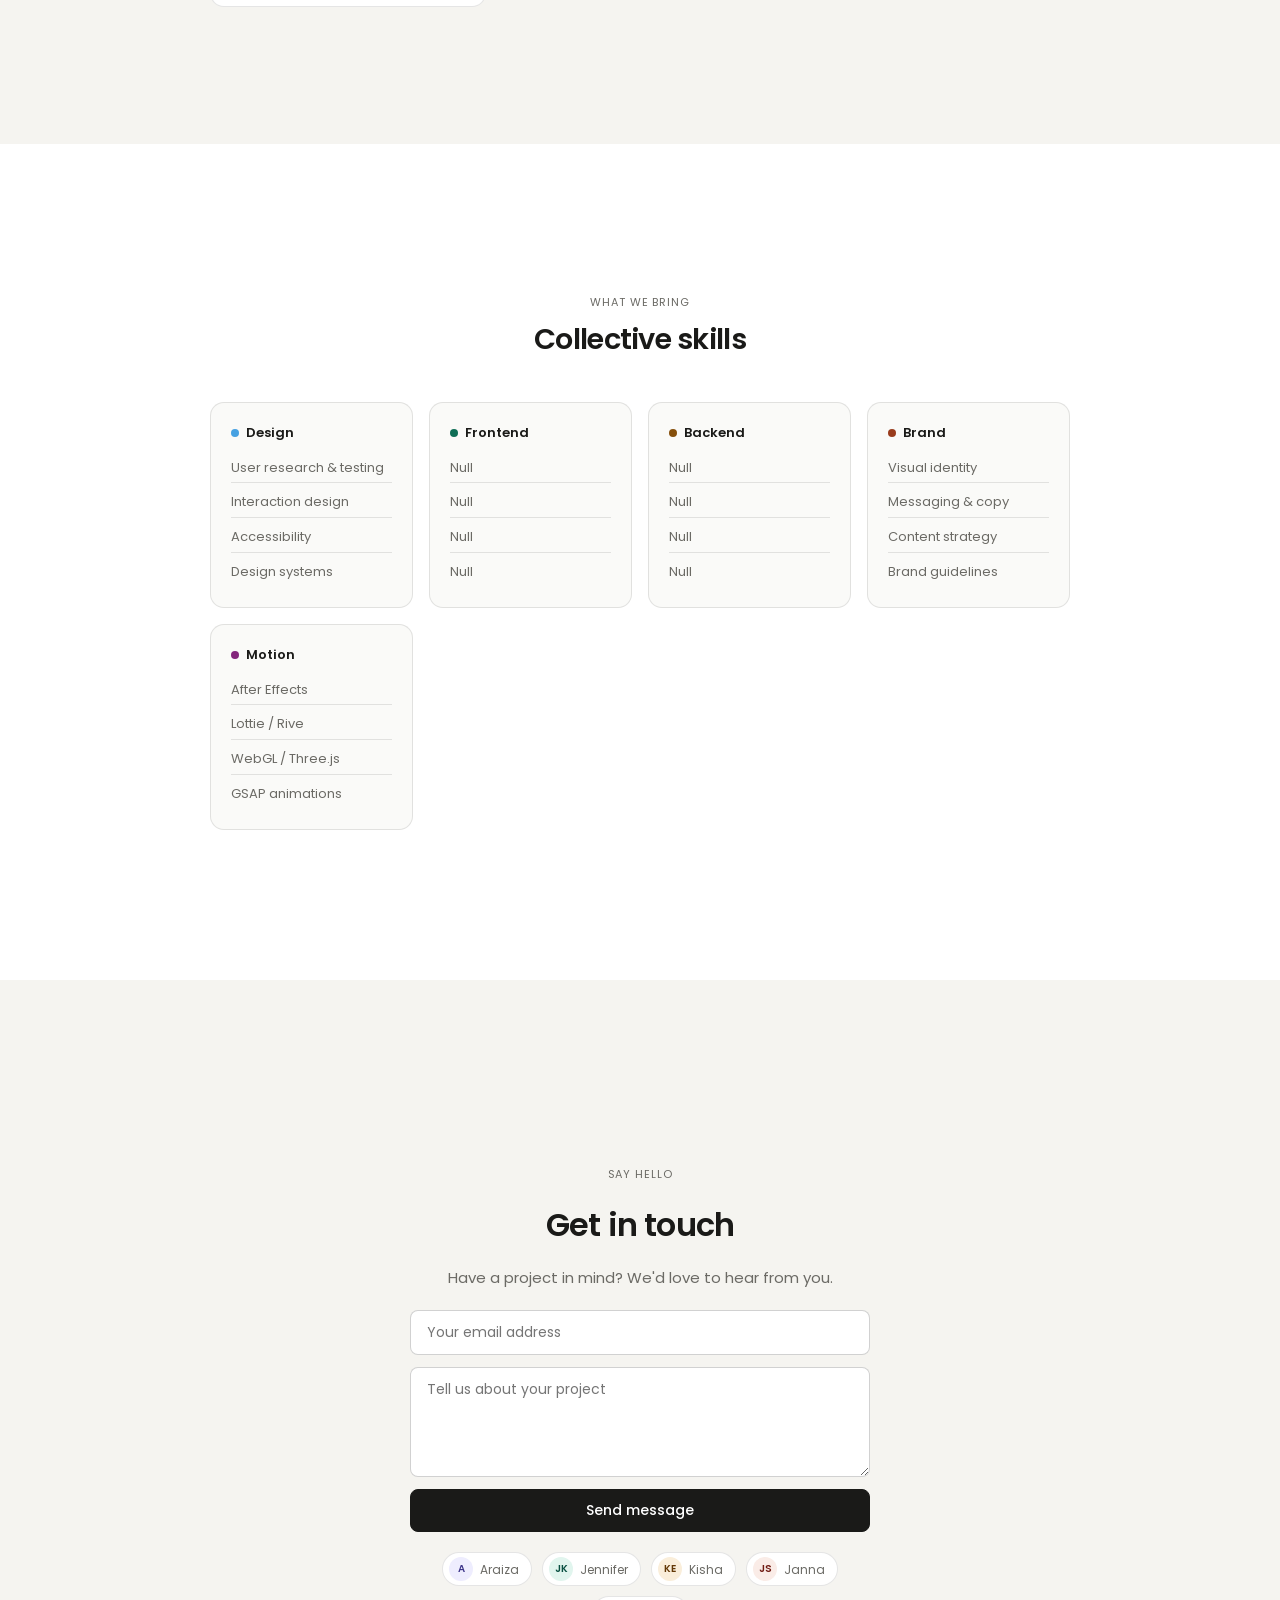
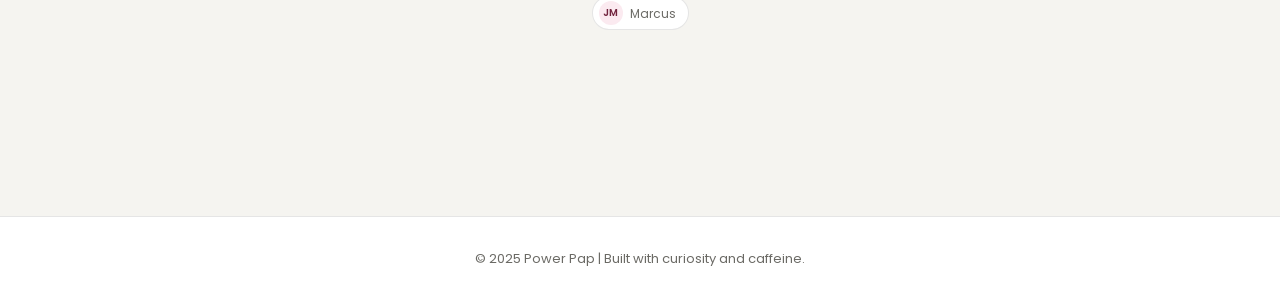
==== commit b800c4cc: "v0.02 updated interfaces" ====
--- a/index.html
+++ b/index.html
@@ -159,16 +159,15 @@
         </div>
       </div>
 
-    </div><!-- /slides-track -->
+    </div>
 
     <!-- Detail panel — populated by JS on card click -->
     <div class="detail-panel" id="detailPanel"></div>
 
   </section>
 
-  <!-- ══════════════════════════════════════════
-       SECTION 4 — WORK
-  ══════════════════════════════════════════ -->
+  <!-- SECTION 4 -->
+
   <section class="section" id="work">
     <div class="work-header">
       <p class="section-eyebrow">Selected projects</p>
@@ -198,9 +197,8 @@
     </div>
   </section>
 
-  <!-- ══════════════════════════════════════════
-       SECTION 5 — SKILLS
-  ══════════════════════════════════════════ -->
+  <!-- SECTION 5 -->
+
   <section class="section" id="skills">
     <div style="text-align:center;">
       <p class="section-eyebrow">What we bring</p>
@@ -222,7 +220,7 @@
           <li>Null</li>
           <li>Null</li>
           <li>Null</li>
-          <li>Performance tuning</li>
+          <li>Null</li>
         </ul>
       </div>
       <div class="skill-group">
@@ -255,16 +253,15 @@
     </div>
   </section>
 
-  <!-- ══════════════════════════════════════════
-       SECTION 6 — CONTACT
-  ══════════════════════════════════════════ -->
+  <!-- SECTION 6 CONTACT -->
+
   <section class="section" id="contact">
     <div class="contact-inner">
       <p class="section-eyebrow" style="text-align:center;">Say hello</p>
       <h2 class="contact-heading">Get in touch</h2>
       <p class="contact-sub">Have a project in mind? We'd love to hear from you.</p>
-      <input  class="field" type="email"   placeholder="Your email address" />
-      <textarea class="field" rows="4"     placeholder="Tell us about your project"></textarea>
+      <input  class="field" type="email" placeholder="Your email address" />
+      <textarea class="field" rows="4" placeholder="Tell us about your project"></textarea>
       <button class="btn primary">Send message</button>
       <div class="contact-members">
         <div class="contact-member">
@@ -286,7 +283,7 @@
     </div>
   </section>
 
-  <!-- ── Footer ── -->
+  <!--  Footer -->
   <footer>
     <p>© 2025 Power Pap | Built with curiosity and caffeine.</p>
   </footer>
@@ -313,4 +310,4 @@
     }
   </script>
 </body>
-</html>
+</html>
--- a/style.css
+++ b/style.css
@@ -186,12 +186,14 @@
   gap: 4px;
   transform: translateY(-8px);
   opacity: 0;
+  pointer-events: none;
   transition: transform var(--transition), opacity var(--transition);
 }
 
 .nav-drawer.open {
   transform: translateY(0);
   opacity: 1;
+  pointer-events: auto;
 }
 
 .nav-drawer a {
@@ -738,6 +740,8 @@
   background: var(--bg-soft);
   gap: 1.5rem;
   text-align: center;
+  padding-left: clamp(1rem, 5vw, 4rem);
+  padding-right: clamp(1rem, 5vw, 4rem);
 }
 
 .contact-inner {
@@ -746,6 +750,13 @@
   display: flex;
   flex-direction: column;
   gap: 12px;
+  align-items: stretch;
+}
+
+.contact-inner .btn {
+  width: 100%;
+  max-width: 100%;
+  box-sizing: border-box;
 }
 
 .contact-heading {
@@ -824,6 +835,7 @@
   .nav-links { display: none; }
   .nav-toggle { display: flex; }
   .nav-drawer { display: flex; }
+  .nav-drawer:not(.open) { pointer-events: none; }
 
   .section { padding: 3rem 1.25rem; }
 
@@ -873,7 +885,7 @@
   .detail-badge { display: none; }
 
   .btn-row { flex-direction: column; align-items: center; }
-  .btn      { width: 100%; max-width: 280px; text-align: center; }
+  .btn-row .btn { width: 100%; max-width: 280px; text-align: center; }
 
   footer { font-size: 12px; padding: 1.5rem 1rem; }
 }
@@ -885,6 +897,55 @@
   .contact-inner { gap: 10px; }
 }
 
+/* Smallest phones (≤ 320px) */
+@media (max-width: 320px) {
+  :root { --nav-h: 50px; }
+
+  .nav { padding: 0 0.75rem; }
+  .nav-logo { font-size: 15px; }
+
+  .section { padding: 2rem 0.75rem; min-height: auto; }
+
+  .hero-title { font-size: 1.75rem; letter-spacing: -0.02em; }
+  .hero-sub   { font-size: 0.9rem; }
+  .btn-row    { flex-direction: column; align-items: center; }
+  .btn-row .btn { width: 100%; max-width: 240px; text-align: center; font-size: 13px; }
+
+  .about-inner blockquote { font-size: 1.05rem; }
+  .about-stats { grid-template-columns: 1fr 1fr; gap: 0.5rem; }
+  .stat-number { font-size: 1.2rem; }
+  .stat-label  { font-size: 10px; }
+  .stat-card   { padding: 0.9rem 0.6rem; }
+
+  .member-card { flex: 0 0 155px; padding: 1rem 0.9rem; }
+  .card-name   { font-size: 13px; }
+  .card-role   { font-size: 11px; }
+  .avatar      { width: 44px; height: 44px; font-size: 13px; }
+  .tag         { font-size: 10px; padding: 2px 7px; }
+
+  .detail-panel   { padding: 1rem; }
+  .detail-name    { font-size: 15px; }
+  .detail-badge   { display: none; }
+
+  .projects-grid,
+  .skills-grid    { grid-template-columns: 1fr; gap: 0.75rem; }
+  .project-thumb  { height: 70px; font-size: 22px; }
+  .project-card   { padding: 1rem; }
+  .project-card h3 { font-size: 13px; }
+  .project-card p  { font-size: 12px; }
+
+  .skill-group    { padding: 1rem; }
+  .skill-list li  { font-size: 12px; }
+
+  .contact-inner  { gap: 8px; }
+  .contact-heading { font-size: 1.35rem; }
+  .contact-sub    { font-size: 13px; }
+  .field          { padding: 9px 12px; font-size: 13px; }
+  .contact-member { font-size: 11px; padding: 3px 9px 3px 5px; }
+
+  footer { font-size: 11px; padding: 1.25rem 0.75rem; }
+}
+
 /* =========================================================
    REDUCED MOTION
    ========================================================= */
